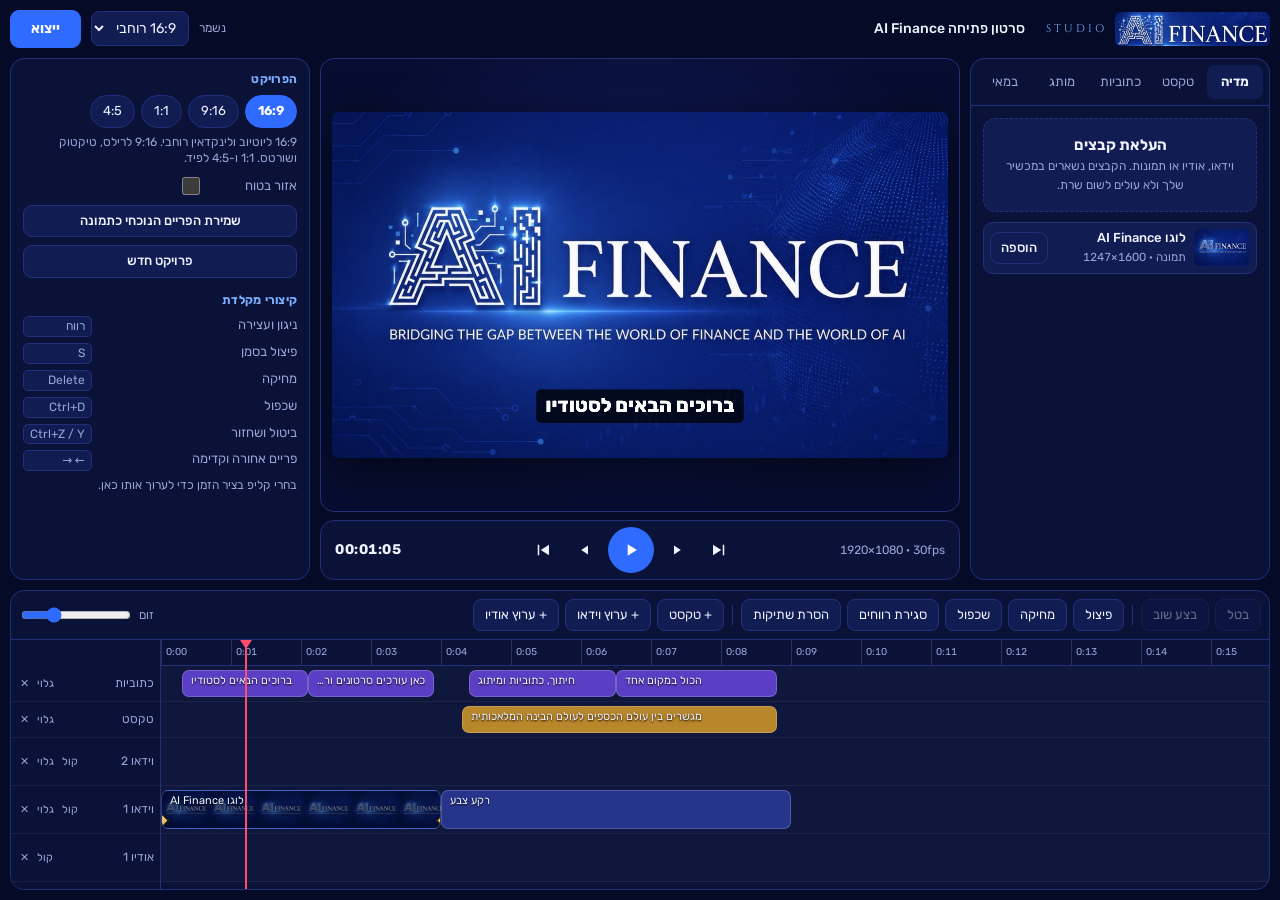
==== studio/index.html @ 8303c7bd "Add AI Finance Studio: browser video and content editor Co-Authored-By: Claude Fable 5.2 <noreply@an" ====
<!DOCTYPE html>
<html lang="he" dir="rtl">
<head>
<meta charset="utf-8">
<meta name="viewport" content="width=device-width, initial-scale=1">
<title>AI Finance Studio</title>
<link rel="preconnect" href="https://fonts.googleapis.com">
<link href="https://fonts.googleapis.com/css2?family=Rubik:wght@400;500;700;800&family=Heebo:wght@400;700;900&family=Assistant:wght@400;700;800&family=Secular+One&family=Frank+Ruhl+Libre:wght@500;700;900&family=Cinzel:wght@500;700&display=swap" rel="stylesheet">
<link rel="stylesheet" href="style.css">
</head>
<body data-tab="media">
<div id="app">
  <header class="top">
    <div class="brand"><img src="assets/logo-mark.jpg" alt="AI Finance"><span class="studio">STUDIO</span></div>
    <input id="projName" class="pname" aria-label="שם הפרויקט" maxlength="60">
    <span id="saveState" class="save">נשמר</span>
    <select id="fmt" aria-label="פורמט">
      <option value="16:9">16:9 רוחבי</option>
      <option value="9:16">9:16 רילס</option>
      <option value="1:1">1:1 ריבוע</option>
      <option value="4:5">4:5 פיד</option>
    </select>
    <button id="btnExport" class="btn primary" type="button">ייצוא</button>
  </header>

  <aside class="lib">
    <nav class="tabs" id="tabs">
      <button type="button" data-tab="media">מדיה</button>
      <button type="button" data-tab="text">טקסט</button>
      <button type="button" data-tab="cap">כתוביות</button>
      <button type="button" data-tab="brand">מותג</button>
      <button type="button" data-tab="ai">במאי</button>
      <button type="button" data-tab="edit" class="only-m">עריכה</button>
    </nav>
    <div class="panel" id="panel"></div>
  </aside>

  <section class="stage">
    <div class="cvwrap" id="cvwrap"><canvas id="cv" width="1920" height="1080"></canvas></div>
    <div class="transport">
      <span class="tc" id="tc">00:00:00</span>
      <div class="tbtns">
        <button type="button" class="ib" data-a="toStart" aria-label="להתחלה"></button>
        <button type="button" class="ib" data-a="back" aria-label="פריים אחורה"></button>
        <button type="button" class="ib play" id="btnPlay" data-a="play" aria-label="ניגון"></button>
        <button type="button" class="ib" data-a="fwd" aria-label="פריים קדימה"></button>
        <button type="button" class="ib" data-a="toEnd" aria-label="לסוף"></button>
      </div>
      <span class="tinfo" id="tinfo"></span>
    </div>
  </section>

  <aside class="insp" id="insp"></aside>

  <section class="tl">
    <div class="tlbar" id="tlbar">
      <button type="button" class="tb" data-a="undo">בטל</button>
      <button type="button" class="tb" data-a="redo">בצע שוב</button>
      <i class="sep"></i>
      <button type="button" class="tb" data-a="split">פיצול</button>
      <button type="button" class="tb" data-a="del">מחיקה</button>
      <button type="button" class="tb" data-a="dup">שכפול</button>
      <button type="button" class="tb" data-a="gaps">סגירת רווחים</button>
      <button type="button" class="tb" data-a="silence">הסרת שתיקות</button>
      <i class="sep"></i>
      <button type="button" class="tb" data-a="addText">+ טקסט</button>
      <button type="button" class="tb" data-a="trkVideo">+ ערוץ וידאו</button>
      <button type="button" class="tb" data-a="trkAudio">+ ערוץ אודיו</button>
      <label class="zoom"><span>זום</span><input id="zoom" type="range" min="8" max="240" step="1" value="70" aria-label="זום ציר הזמן"></label>
    </div>
    <div class="tlbody" id="tlbody">
      <div class="heads" id="heads"></div>
      <div class="scroller" id="scroller">
        <div class="ruler" id="ruler"></div>
        <div class="rows" id="rows"></div>
        <div class="playhead" id="playhead"></div>
      </div>
    </div>
  </section>
</div>

<div class="modal" id="modal" hidden><div class="mbox" id="mbox" role="dialog" aria-modal="true"></div></div>
<div class="toast" id="toast" role="status"></div>
<input type="file" id="fileIn" multiple accept="video/*,audio/*,image/*" hidden>
<input type="file" id="srtIn" accept=".srt,.vtt,text/plain" hidden>

<script src="engine.js"></script>
<script src="ui.js"></script>
<script src="ai.js"></script>
</body>
</html>
---- studio/style.css ----
:root{
  /* layout: three-column editing desk over a full-width timeline; one dark royal-blue world taken from the AI Finance logo */
  --bg:#050A26; --panel:#0A1238; --panel2:#111C52; --line:#22307A; --text:#EEF2FF; --muted:#97A4D6;
  --blue:#2F6BFF; --glow:#7DB0FF; --gold:#E9C46A; --danger:#FF7A7A; --ok:#5BD6A2;
  --font:"Rubik","Heebo",system-ui,sans-serif; --display:"Cinzel","Frank Ruhl Libre",serif;
  --ease:cubic-bezier(.2,.8,.2,1);
  color-scheme:dark;
}
*{box-sizing:border-box}
html,body{height:100%;margin:0}
body{background:var(--bg);color:var(--text);font-family:var(--font);font-size:14px;line-height:1.4;-webkit-tap-highlight-color:transparent}
button,input,select,textarea{font:inherit;color:inherit}
button{cursor:pointer}
:focus-visible{outline:2px solid var(--glow);outline-offset:2px}
[hidden]{display:none!important}

#app{height:100%;display:grid;grid-template-columns:300px minmax(0,1fr) 300px;grid-template-rows:auto minmax(0,1fr) 300px;grid-template-areas:"top top top" "lib stage insp" "tl tl tl";gap:10px;padding:10px}
.top{grid-area:top;display:flex;align-items:center;gap:10px;min-width:0}
.brand{display:flex;align-items:center;gap:8px;flex:none}
.brand img{height:34px;border-radius:6px;display:block}
.studio{font-family:var(--display);letter-spacing:.28em;font-size:11px;color:var(--glow)}
.pname{flex:1;min-width:60px;background:transparent;border:1px solid transparent;border-radius:8px;padding:7px 10px;font-weight:500}
.pname:hover,.pname:focus{border-color:var(--line);background:var(--panel)}
.save{font-size:12px;color:var(--muted);flex:none}
select,.in{background:var(--panel2);border:1px solid var(--line);border-radius:8px;padding:7px 8px;min-width:0}
.btn{border:1px solid var(--line);background:var(--panel2);border-radius:9px;padding:8px 14px;font-weight:500;transition:transform .12s var(--ease),background .15s var(--ease)}
.btn:hover{background:#18266B}
.btn:active,.tb:active,.ib:active,.chip:active{transform:scale(.97)}
.btn.primary{background:var(--blue);border-color:var(--blue);color:#fff;font-weight:700;padding:8px 20px}
.btn.primary:hover{background:#4A80FF}
.btn.gold{background:var(--gold);border-color:var(--gold);color:#1B1400;font-weight:700}
.btn.wide{width:100%}
.btn.sm{padding:6px 10px;font-size:13px}
.btn[disabled]{opacity:.45;cursor:default}

.lib,.insp,.tl{background:var(--panel);border:1px solid var(--line);border-radius:14px;min-height:0;min-width:0}
.lib{grid-area:lib;display:flex;flex-direction:column}
.insp{grid-area:insp;overflow:auto;padding:12px}
.tabs{display:flex;gap:2px;padding:6px;border-bottom:1px solid var(--line);flex:none}
.tabs button{flex:1;background:transparent;border:0;border-radius:8px;padding:8px 2px;color:var(--muted);font-size:13px;transition:background .15s var(--ease)}
.tabs button.on{background:var(--panel2);color:var(--text);font-weight:700}
.only-m{display:none}
.panel{overflow:auto;padding:12px;flex:1;min-height:0}
.panel h4,.insp h4{margin:14px 0 8px;font-size:12px;font-weight:700;color:var(--glow);letter-spacing:.02em}
.panel h4:first-child,.insp h4:first-child{margin-top:0}
.hint{color:var(--muted);font-size:12px;margin:6px 0}
.col{display:flex;flex-direction:column;gap:8px}
.rowf{display:flex;gap:6px;flex-wrap:wrap}
.rowf>*{flex:1 1 auto}
.drop{border:1.5px dashed var(--line);border-radius:12px;padding:16px;text-align:center;background:var(--panel2);width:100%}
.drop b{display:block;font-size:15px}
.drop.over{border-color:var(--gold)}
.mi{display:flex;align-items:center;gap:8px;padding:6px;border:1px solid var(--line);border-radius:10px;background:var(--panel2)}
.mi .th{width:56px;height:38px;border-radius:6px;background:#000 center/cover no-repeat;flex:none;display:grid;place-items:center;color:var(--muted);font-size:11px}
.mi .nm{flex:1;min-width:0}
.mi .nm b{display:block;font-weight:500;white-space:nowrap;overflow:hidden;text-overflow:ellipsis;font-size:13px}
.mi .nm small{color:var(--muted);font-variant-numeric:tabular-nums}
.x{background:transparent;border:0;color:var(--muted);padding:4px 6px;border-radius:6px}
.x:hover{color:var(--danger);background:#ffffff10}
.chips{display:flex;flex-wrap:wrap;gap:6px}
.chip{border:1px solid var(--line);background:var(--panel2);border-radius:99px;padding:6px 12px;font-size:13px;transition:transform .12s var(--ease)}
.chip.on{background:var(--blue);border-color:var(--blue);color:#fff;font-weight:700}
.f{display:grid;grid-template-columns:86px minmax(0,1fr) 46px;align-items:center;gap:8px;margin:7px 0}
.f>span{color:var(--muted);font-size:13px}
.f output{font-variant-numeric:tabular-nums;font-size:12px;text-align:left;color:var(--text)}
.f.two{grid-template-columns:86px minmax(0,1fr)}
.f input[type=checkbox]{justify-self:start;width:18px;height:18px;accent-color:var(--blue)}
.f input[type=color]{width:44px;height:30px;padding:0;border:1px solid var(--line);border-radius:6px;background:none}
input[type=range]{width:100%;accent-color:var(--blue);direction:ltr}
textarea{width:100%;background:var(--panel2);border:1px solid var(--line);border-radius:10px;padding:9px;resize:vertical;min-height:68px}
.sw{display:flex;gap:6px;flex-wrap:wrap}
.sw button{width:28px;height:28px;border-radius:8px;border:2px solid #ffffff30}
.cue{display:grid;grid-template-columns:auto 1fr;gap:8px;padding:6px 8px;border-radius:8px;background:var(--panel2);border:1px solid transparent;text-align:right;width:100%}
.cue.on{border-color:var(--gold)}
.cue small{color:var(--muted);font-variant-numeric:tabular-nums;direction:ltr}
.aiout{white-space:pre-wrap;background:var(--panel2);border:1px solid var(--line);border-radius:10px;padding:10px;font-size:13px;max-height:260px;overflow:auto}
kbd{background:var(--panel2);border:1px solid var(--line);border-radius:5px;padding:1px 6px;font-family:inherit;font-size:12px}
.keys{display:grid;grid-template-columns:1fr auto;gap:6px 10px;color:var(--muted);font-size:13px}

.stage{grid-area:stage;display:flex;flex-direction:column;gap:8px;min-height:0;min-width:0}
.cvwrap{flex:1;min-height:0;display:grid;place-items:center;background:
  radial-gradient(ellipse at 50% 40%,#0E1A5A 0,#070D30 70%);border:1px solid var(--line);border-radius:14px;padding:10px;overflow:hidden}
#cv{max-width:100%;max-height:100%;background:#000;border-radius:6px;box-shadow:0 10px 40px #0008;touch-action:none;display:block}
.transport{display:flex;align-items:center;justify-content:space-between;gap:8px;background:var(--panel);border:1px solid var(--line);border-radius:14px;padding:6px 14px;direction:ltr;flex:none}
.tc{font-variant-numeric:tabular-nums;font-weight:700;letter-spacing:.04em;min-width:86px}
.tinfo{color:var(--muted);font-size:12px;font-variant-numeric:tabular-nums;min-width:86px;text-align:right}
.tbtns{display:flex;align-items:center;gap:4px}
.ib{width:38px;height:38px;border-radius:50%;border:0;background:transparent;display:grid;place-items:center;transition:transform .12s var(--ease),background .15s}
.ib:hover{background:#ffffff12}
.ib svg{width:18px;height:18px;fill:currentColor}
.ib.play{width:46px;height:46px;background:var(--blue);color:#fff}
.ib.play:hover{background:#4A80FF}
.ib.play svg{width:20px;height:20px}

.tl{grid-area:tl;display:flex;flex-direction:column;overflow:hidden}
.tlbar{display:flex;align-items:center;gap:6px;padding:8px;border-bottom:1px solid var(--line);overflow-x:auto;flex:none;scrollbar-width:none}
.tb{flex:none;border:1px solid var(--line);background:var(--panel2);border-radius:8px;padding:6px 11px;font-size:13px;white-space:nowrap;transition:transform .12s var(--ease),background .15s}
.tb:hover{background:#18266B}
.tb[disabled]{opacity:.4}
.sep{flex:none;width:1px;height:20px;background:var(--line);margin:0 2px}
.zoom{flex:none;display:flex;align-items:center;gap:6px;margin-inline-start:auto;color:var(--muted);font-size:12px}
.zoom input{width:110px}
.tlbody{flex:1;min-height:0;display:grid;grid-template-columns:150px minmax(0,1fr);overflow-y:auto;direction:ltr}
.heads{padding-top:26px;border-right:1px solid var(--line);background:var(--panel)}
.th{height:48px;display:flex;align-items:center;gap:2px;padding:0 6px;border-bottom:1px solid #ffffff0d;font-size:12px;direction:rtl}
.th.small,.row.small{height:36px}
.th .tn{flex:1;white-space:nowrap;overflow:hidden;text-overflow:ellipsis;color:var(--muted)}
.th button{background:transparent;border:0;color:var(--muted);padding:3px;border-radius:5px;font-size:11px;line-height:1}
.th button.off{color:var(--danger)}
.scroller{position:relative;overflow-x:auto;overflow-y:hidden}
.ruler{height:26px;position:relative;border-bottom:1px solid var(--line);cursor:ew-resize;touch-action:none;background:var(--panel)}
.tick{position:absolute;top:0;bottom:0;border-left:1px solid #ffffff22;padding-left:4px;font-size:10px;color:var(--muted);font-variant-numeric:tabular-nums;line-height:24px;pointer-events:none}
.row{height:48px;position:relative;border-bottom:1px solid #ffffff0d;background:linear-gradient(#ffffff05,#ffffff05)}
.clip{position:absolute;top:4px;bottom:4px;border-radius:7px;overflow:hidden;background:#1C3FB8 left/auto 100% repeat-x;border:1.5px solid #ffffff30;touch-action:none;cursor:grab;user-select:none;-webkit-user-select:none}
.clip.sel{border-color:var(--gold);box-shadow:0 0 0 1px var(--gold)}
.clip.k-audio{background:#0F6B5B}
.clip.k-text{background:#B8862B}
.clip.k-caption{background:#5A3FC4}
.clip.k-solid{background:#27348C}
.clip .cl{position:absolute;inset-inline-start:8px;top:2px;font-size:11px;white-space:nowrap;text-shadow:0 1px 2px #000;pointer-events:none;max-width:calc(100% - 16px);overflow:hidden;text-overflow:ellipsis;direction:rtl;left:8px;right:8px;text-align:left;unicode-bidi:plaintext}
.clip canvas{position:absolute;left:0;bottom:0;width:100%;height:55%;pointer-events:none;opacity:.85}
.clip.k-audio canvas{height:100%}
.hd{position:absolute;top:0;bottom:0;width:12px;cursor:ew-resize;z-index:2}
.hd.l{left:0}.hd.r{right:0}
.clip.sel .hd{background:var(--gold);width:7px}
.kfd{position:absolute;bottom:3px;width:9px;height:9px;margin-left:-4.5px;background:var(--gold);transform:rotate(45deg);border:1px solid #000;z-index:3;cursor:pointer}
.playhead{position:absolute;top:0;bottom:0;width:2px;background:#FF4D6D;pointer-events:none;z-index:5;left:0}
.playhead::before{content:"";position:absolute;top:0;left:-5px;border:6px solid transparent;border-top:9px solid #FF4D6D}

.modal{position:fixed;inset:0;background:#02051acc;display:grid;place-items:center;z-index:50;padding:16px}
.mbox{background:var(--panel);border:1px solid var(--line);border-radius:16px;padding:20px;width:min(440px,100%);max-height:90%;overflow:auto;animation:pop .22s var(--ease)}
.mbox h3{margin:0 0 10px;font-size:18px}
.mbox video{width:100%;border-radius:10px;background:#000;max-height:40vh}
@keyframes pop{from{transform:scale(.96);opacity:.4}to{transform:none;opacity:1}}
.bar{height:8px;background:var(--panel2);border-radius:9px;overflow:hidden;margin:12px 0}
.bar i{display:block;height:100%;width:0;background:linear-gradient(90deg,var(--blue),var(--glow));transition:width .2s linear}
.toast{position:fixed;bottom:18px;left:50%;transform:translate(-50%,20px);background:#fff;color:#07103A;font-weight:500;padding:10px 16px;border-radius:10px;opacity:0;pointer-events:none;transition:opacity .2s,transform .2s var(--ease);z-index:60;max-width:90%;text-align:center}
.toast.on{opacity:1;transform:translate(-50%,0)}

@media (max-width:860px){
  html,body{height:auto}
  #app{height:auto;display:grid;grid-template-columns:minmax(0,1fr);grid-template-rows:auto;grid-template-areas:"top" "stage" "tl" "lib";padding:8px;gap:8px}
  .brand img{height:28px}.studio,.save{display:none}
  .top{flex-wrap:nowrap}.pname{padding:6px}
  .stage{position:sticky;top:0;z-index:20;background:var(--bg);padding-bottom:2px}
  .cvwrap{padding:6px;height:34vh;flex:none}
  .transport{padding:4px 10px}
  .tl{height:250px}
  .tlbody{grid-template-columns:100px minmax(0,1fr)}
  .th [data-a=trkDel],.tinfo{display:none}
  #fmt{max-width:112px}
  .only-m{display:block}
  .insp{grid-area:lib;display:none;border:0;background:none;padding:0}
  .lib{min-height:260px}
  body[data-tab="edit"] .panel{display:none}
  body[data-tab="edit"] .insp{display:block;margin-top:52px;padding:12px;z-index:1}
  .zoom input{width:80px}
}
@media (prefers-reduced-motion:reduce){*{transition:none!important;animation:none!important}}

.busy{color:var(--gold)}
.score{display:flex;align-items:center;gap:12px;margin:10px 0;padding:10px 12px;background:var(--panel2);border:1px solid var(--line);border-radius:12px}
.score b{font-size:34px;font-weight:800;color:var(--gold);font-variant-numeric:tabular-nums;line-height:1}
.score span{font-size:13px}
.crit{background:var(--panel2);border:1px solid var(--line);border-radius:10px;padding:8px 10px}
.crit p{margin:4px 0 0;font-size:13px;color:var(--text)}
.crit .fx{color:var(--gold)}
.ch{display:flex;align-items:center;justify-content:space-between;gap:8px}
.pill{font-style:normal;font-size:11px;font-weight:700;padding:2px 8px;border-radius:99px;font-variant-numeric:tabular-nums;white-space:nowrap}
.pill.g{background:#123F33;color:var(--ok)}.pill.m{background:#3D3413;color:var(--gold)}.pill.b{background:#4A1B22;color:var(--danger)}
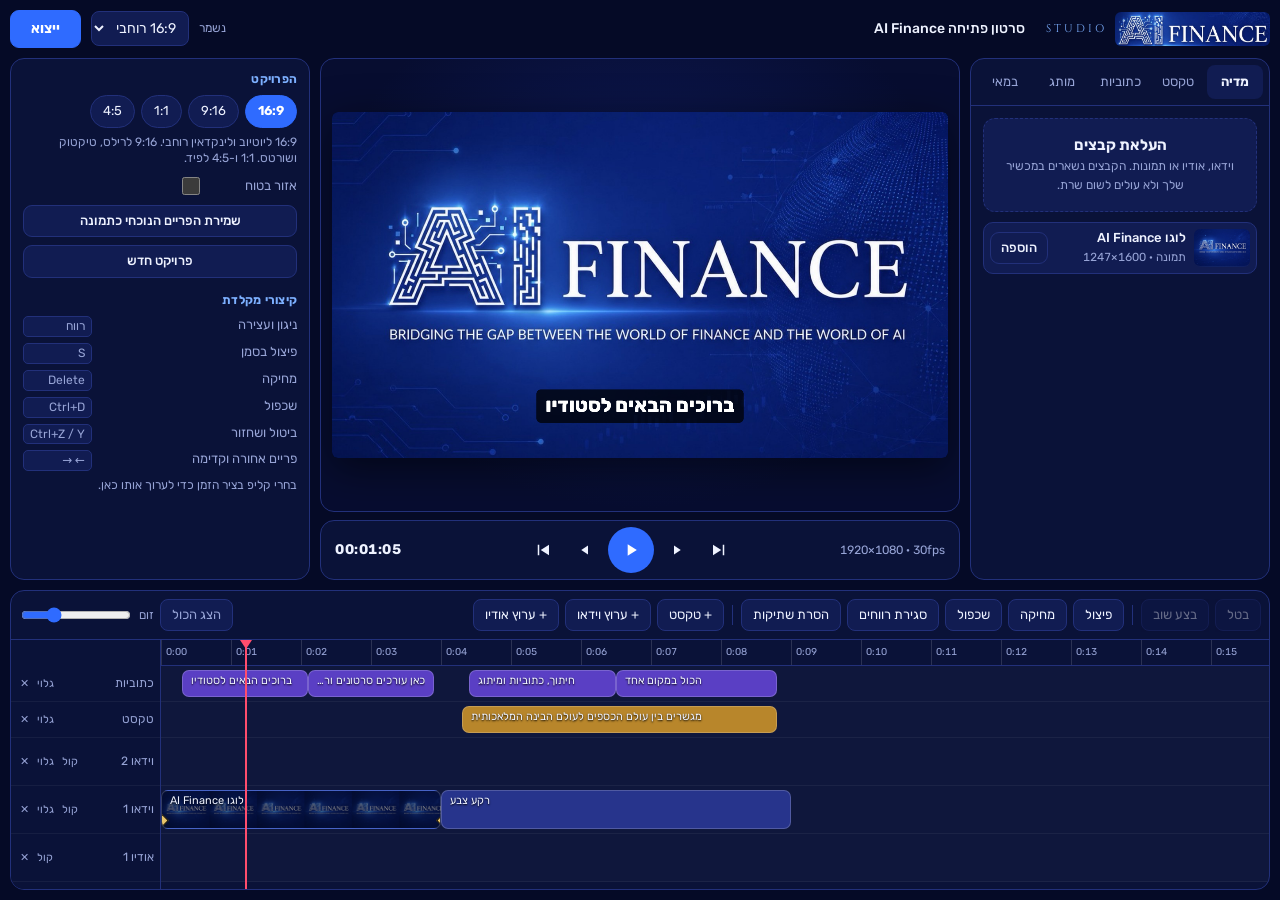
==== commit a170bac8: "Studio: shared media elements, touch panning, zoom controls, safer export and restore Co-Authored-By" ====
--- a/studio/index.html
+++ b/studio/index.html
@@ -66,7 +66,7 @@
       <button type="button" class="tb" data-a="addText">+ טקסט</button>
       <button type="button" class="tb" data-a="trkVideo">+ ערוץ וידאו</button>
       <button type="button" class="tb" data-a="trkAudio">+ ערוץ אודיו</button>
-      <label class="zoom"><span>זום</span><input id="zoom" type="range" min="8" max="240" step="1" value="70" aria-label="זום ציר הזמן"></label>
+      <label class="zoom"><button type="button" class="tb" data-a="fit">הצג הכול</button><span>זום</span><input id="zoom" type="range" min="8" max="240" step="1" value="70" aria-label="זום ציר הזמן"></label>
     </div>
     <div class="tlbody" id="tlbody">
       <div class="heads" id="heads"></div>
--- a/studio/style.css
+++ b/studio/style.css
@@ -111,8 +111,8 @@
 .ruler{height:26px;position:relative;border-bottom:1px solid var(--line);cursor:ew-resize;touch-action:none;background:var(--panel)}
 .tick{position:absolute;top:0;bottom:0;border-left:1px solid #ffffff22;padding-left:4px;font-size:10px;color:var(--muted);font-variant-numeric:tabular-nums;line-height:24px;pointer-events:none}
 .row{height:48px;position:relative;border-bottom:1px solid #ffffff0d;background:linear-gradient(#ffffff05,#ffffff05)}
-.clip{position:absolute;top:4px;bottom:4px;border-radius:7px;overflow:hidden;background:#1C3FB8 left/auto 100% repeat-x;border:1.5px solid #ffffff30;touch-action:none;cursor:grab;user-select:none;-webkit-user-select:none}
-.clip.sel{border-color:var(--gold);box-shadow:0 0 0 1px var(--gold)}
+.clip{position:absolute;top:4px;bottom:4px;border-radius:7px;overflow:hidden;background:#1C3FB8 left/auto 100% repeat-x;border:1.5px solid #ffffff30;touch-action:pan-x;cursor:grab;user-select:none;-webkit-user-select:none}
+.clip.sel{border-color:var(--gold);box-shadow:0 0 0 1px var(--gold);touch-action:none}
 .clip.k-audio{background:#0F6B5B}
 .clip.k-text{background:#B8862B}
 .clip.k-caption{background:#5A3FC4}
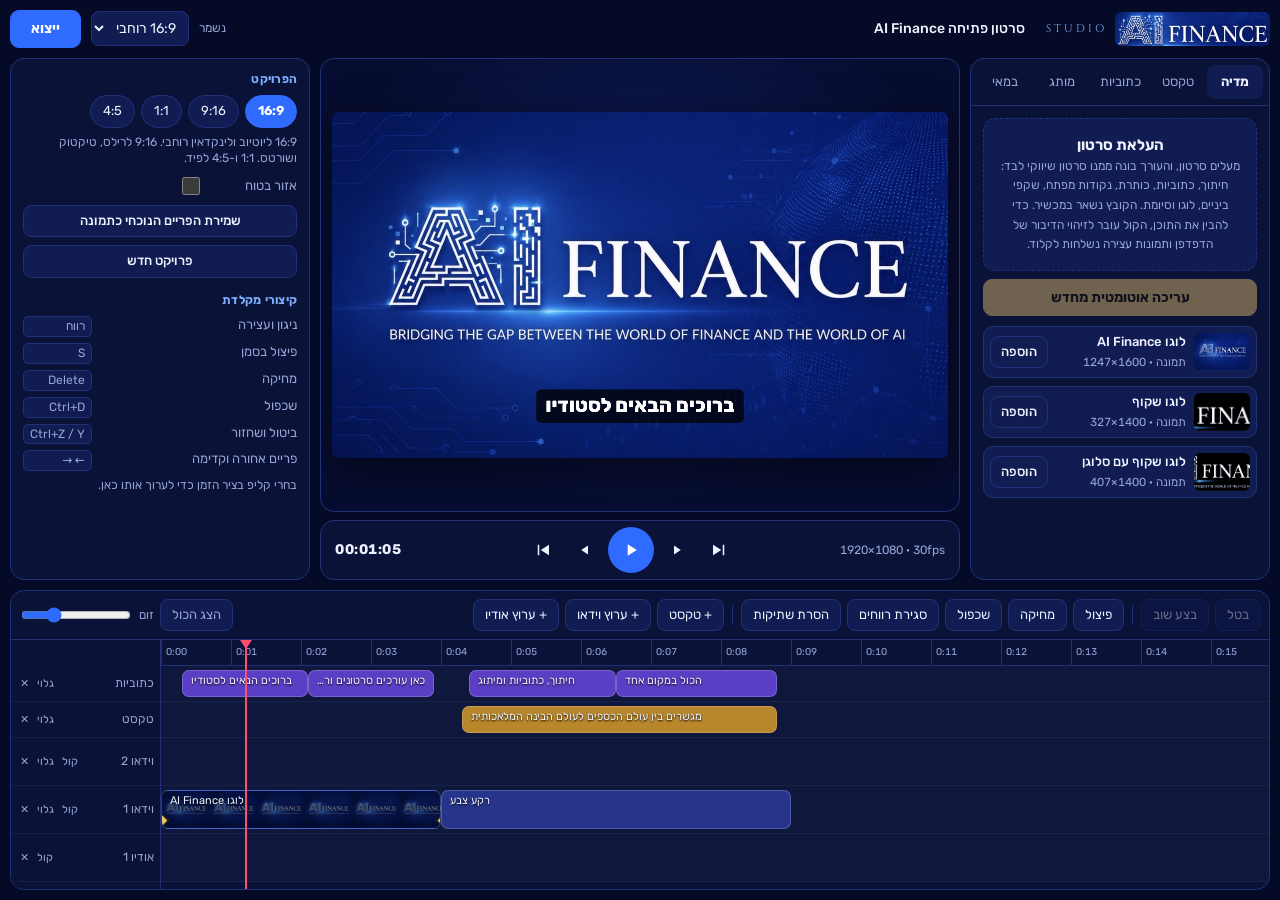
==== commit 35c82546: "Studio: upload control that works in phone webviews, bounded listening - The upload area is a label " ====
--- a/studio/index.html
+++ b/studio/index.html
@@ -81,8 +81,8 @@
 
 <div class="modal" id="modal" hidden><div class="mbox" id="mbox" role="dialog" aria-modal="true"></div></div>
 <div class="toast" id="toast" role="status"></div>
-<input type="file" id="fileIn" multiple accept="video/*,audio/*,image/*" hidden>
-<input type="file" id="srtIn" accept=".srt,.vtt,text/plain" hidden>
+<input type="file" id="fileIn" class="vh" multiple accept="video/*,audio/*,image/*" tabindex="-1" aria-hidden="true">
+<input type="file" id="srtIn" class="vh" accept=".srt,.vtt,text/plain" tabindex="-1" aria-hidden="true">
 
 <script src="engine.js"></script>
 <script src="ui.js"></script>
--- a/studio/style.css
+++ b/studio/style.css
@@ -13,6 +13,9 @@
 button{cursor:pointer}
 :focus-visible{outline:2px solid var(--glow);outline-offset:2px}
 [hidden]{display:none!important}
+/* file inputs stay in the layout tree: a display:none input cannot open the picker in some phone webviews */
+.vh{position:fixed;left:0;top:0;width:1px;height:1px;opacity:0;pointer-events:none}
+label.drop{display:block;cursor:pointer}
 
 #app{height:100%;display:grid;grid-template-columns:300px minmax(0,1fr) 300px;grid-template-rows:auto minmax(0,1fr) 300px;grid-template-areas:"top top top" "lib stage insp" "tl tl tl";gap:10px;padding:10px}
 .top{grid-area:top;display:flex;align-items:center;gap:10px;min-width:0}
@@ -41,7 +44,7 @@
 .tabs button.on{background:var(--panel2);color:var(--text);font-weight:700}
 .only-m{display:none}
 .panel{overflow:auto;padding:12px;flex:1;min-height:0}
-.panel h4,.insp h4{margin:14px 0 8px;font-size:12px;font-weight:700;color:var(--glow);letter-spacing:.02em}
+.panel h4,.insp h4,.mbox h4{margin:14px 0 8px;font-size:12px;font-weight:700;color:var(--glow);letter-spacing:.02em}
 .panel h4:first-child,.insp h4:first-child{margin-top:0}
 .hint{color:var(--muted);font-size:12px;margin:6px 0}
 .col{display:flex;flex-direction:column;gap:8px}
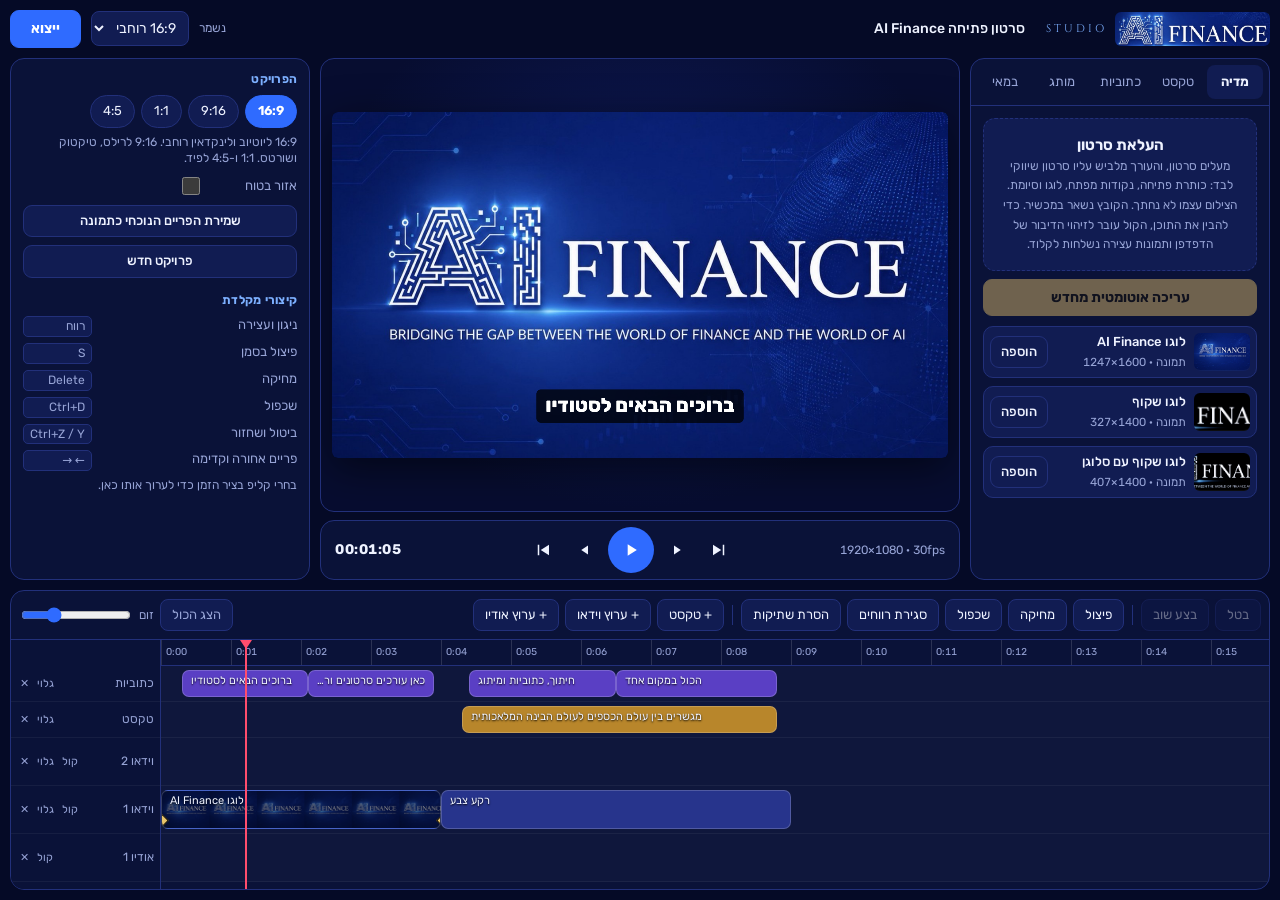
==== commit 668848bf: "Studio: replaceable brand kit The studio ships with AI Finance, and every part of the brand can now " ====
--- a/studio/index.html
+++ b/studio/index.html
@@ -82,6 +82,7 @@
 <div class="modal" id="modal" hidden><div class="mbox" id="mbox" role="dialog" aria-modal="true"></div></div>
 <div class="toast" id="toast" role="status"></div>
 <input type="file" id="fileIn" class="vh" multiple accept="video/*,audio/*,image/*" tabindex="-1" aria-hidden="true">
+<input type="file" id="logoIn" class="vh" accept="image/*" tabindex="-1" aria-hidden="true">
 <input type="file" id="srtIn" class="vh" accept=".srt,.vtt,text/plain" tabindex="-1" aria-hidden="true">
 
 <script src="engine.js"></script>
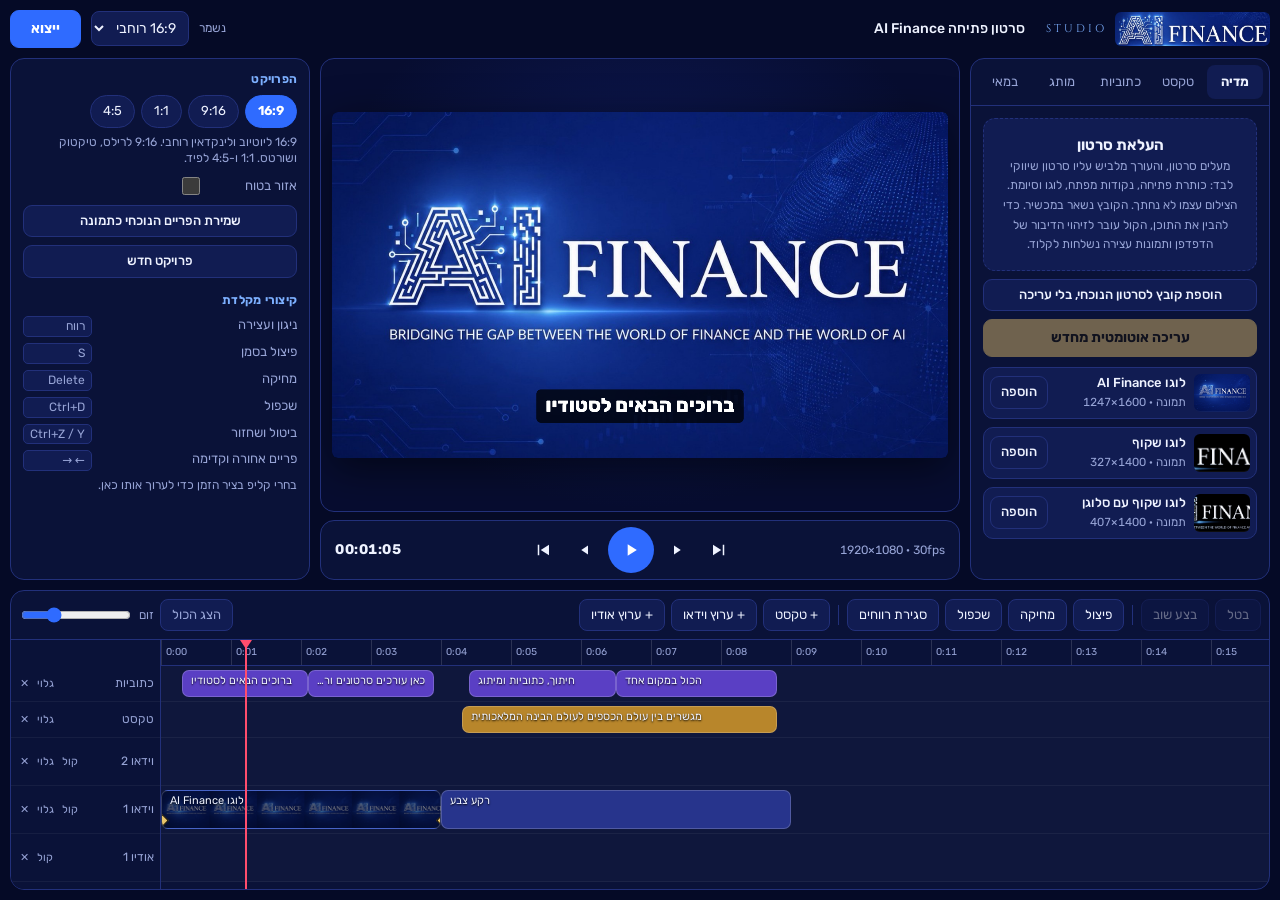
==== commit 760696a0: "Studio: no silence removal, batch caption reading, checks before hand-over - Silence removal is remo" ====
--- a/studio/index.html
+++ b/studio/index.html
@@ -61,7 +61,6 @@
       <button type="button" class="tb" data-a="del">מחיקה</button>
       <button type="button" class="tb" data-a="dup">שכפול</button>
       <button type="button" class="tb" data-a="gaps">סגירת רווחים</button>
-      <button type="button" class="tb" data-a="silence">הסרת שתיקות</button>
       <i class="sep"></i>
       <button type="button" class="tb" data-a="addText">+ טקסט</button>
       <button type="button" class="tb" data-a="trkVideo">+ ערוץ וידאו</button>
